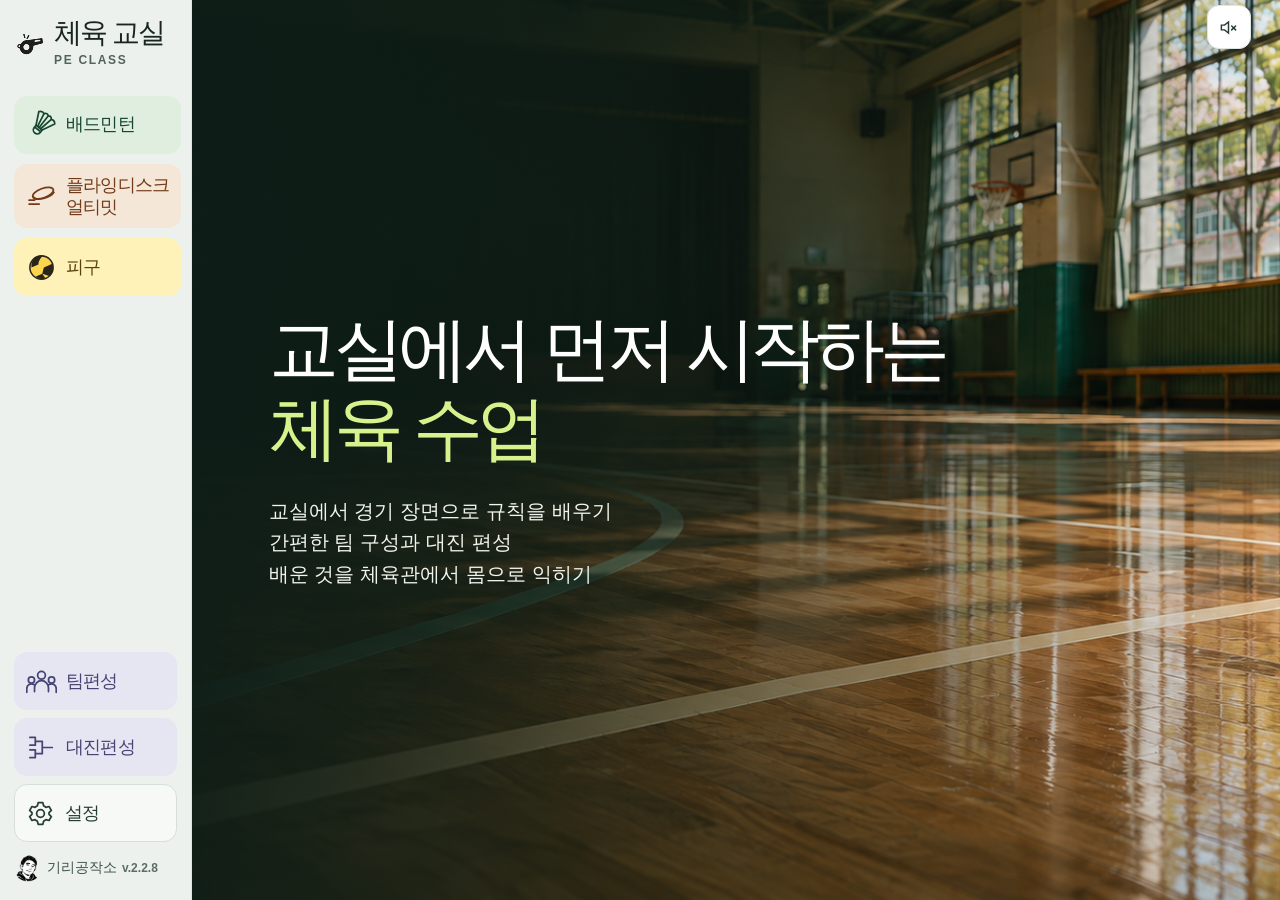
==== index.html @ 468f163a "Add files via upload for v.2.2.8" ====
<!doctype html>
<html lang="ko">
<head>
<meta charset="utf-8">
<meta name="viewport" content="width=device-width, initial-scale=1">
<meta name="description" content="경기장과 시범으로 배우는 초등 체육 교실">
<title>체육 교실</title>
<meta property="og:type" content="website">
<meta property="og:locale" content="ko_KR">
<meta property="og:site_name" content="체육 교실">
<meta property="og:title" content="체육 교실">
<meta property="og:description" content="배드민턴, 플라잉디스크, 피구 규칙부터 팀편성과 대진편성까지">
<meta property="og:url" content="https://midascbg.github.io/pe-class/">
<meta property="og:image" content="https://midascbg.github.io/pe-class/pe-whistle-share-v1.4.3.png">
<meta property="og:image:type" content="image/png">
<meta property="og:image:width" content="1200">
<meta property="og:image:height" content="630">
<meta property="og:image:alt" content="체육 교실 제목 옆의 호루라기 아이콘">
<meta name="twitter:card" content="summary_large_image">
<meta name="twitter:image" content="https://midascbg.github.io/pe-class/pe-whistle-share-v1.4.3.png">
<link rel="stylesheet" href="./style.css?v=v.2.2.8">
<link rel="stylesheet" href="./sports.css?v=badminton-hover">
<link rel="stylesheet" href="./dodgeball.css?v=2026-score-terms">
<link rel="stylesheet" href="./teams-shell.css?v=rail-credit">
<link rel="stylesheet" href="./landing.css?v=full-hero">
<link rel="stylesheet" href="./preferences.css?v=choice-buttons">
<script defer src="./preferences.js?v=rail-side"></script>
<script defer src="./sports.js?v=icon-tabs"></script>
<script defer src="./app.js?v=skills-actions"></script>
<script defer src="./landing.js?v=full-hero"></script>
<script defer src="./ultimate.js?v=stall-rule-copy"></script>
<script defer src="./dodgeball.js?v=recorded-effects"></script>
<script defer src="./teams-shell.js?v=2026-team-form-layout"></script>
</head>
<body>
<div class="sports-layout">
<div class="rail-edge" hidden>
  <button type="button" class="rail-reveal" id="rail-reveal" aria-controls="sport-rail" aria-expanded="false" aria-label="왼쪽 메뉴 열기" title="왼쪽 메뉴 열기">
    <svg viewBox="0 0 24 24" aria-hidden="true"><path d="m9 6 6 6-6 6"/></svg>
  </button>
</div>
<aside class="sport-rail" id="sport-rail" aria-labelledby="sports-title">
  <a class="pe-brand" id="pick-home" href="#home" aria-label="체육 교실 홈" aria-current="page">
    <img class="pe-brand-icon" src="./pe-whistle.png" width="32" height="32" alt="">
    <div class="pe-brand-label"><strong id="sports-title">체육 교실</strong><span>PE CLASS</span></div>
  </a>
  <nav class="sport-list" aria-label="스포츠 종목">
    <a class="sport-pick racket" id="pick-badminton" href="#court">
      <svg viewBox="0 0 40 40" aria-hidden="true">
        <g id="shuttlecock-icon" transform="rotate(38 20 20)" fill="none" stroke="currentColor" stroke-width="2.25" stroke-linecap="round" stroke-linejoin="round">
          <path d="M15 25 7 9q3-4 7-2 3-4 6-1 3-3 6 1 4-2 7 2l-8 16z"/>
          <path d="m14 7 3.5 18M20 6v19m6-18-3.5 18M15 25v4a5 5 0 0 0 10 0v-4M15 28h10"/>
        </g>
      </svg>
      <span>배드민턴</span>
    </a>
    <a class="sport-pick disc" id="pick-ultimate" href="#ultimate/field">
      <svg viewBox="0 0 40 40" aria-hidden="true"><ellipse cx="22" cy="17" rx="14" ry="6" transform="rotate(-20 22 17)"/><path d="M10 22c3 6 22 1 26-6M4 26h7m-7 5h13"/></svg>
      <span>플라잉디스크<br> 얼티밋</span>
    </a>
    <a class="sport-pick dodgeball-pick" id="pick-dodgeball" href="#dodgeball/court">
      <svg viewBox="0 0 40 40" aria-hidden="true">
        <g id="dodgeball-icon">
          <circle cx="20" cy="20" r="15" fill="#fbd54e" stroke="#29251b" stroke-width="2"/>
          <path d="M8 12a15 15 0 0 1 13-7c-3 4-5 7-5 11l-9 4a15 15 0 0 1 1-8Zm26 3a15 15 0 0 1-4 16l-9-3 2-8 11-5ZM12 32a15 15 0 0 0 13 2l-4-6-9 4Z" fill="#29251b" stroke="none"/>
        </g>
      </svg>
      <span>피구</span>
    </a>
  </nav>
  <nav class="team-navigation" aria-label="팀 및 대진 관리">
    <a class="sport-pick team-pick" id="pick-teams" href="#teams"><svg viewBox="0 0 40 40" aria-hidden="true"><circle cx="20" cy="12" r="5"/><circle cx="7" cy="18" r="4"/><circle cx="33" cy="18" r="4"/><path d="M11 33v-5a9 9 0 0 1 18 0v5M1 34v-5a6 6 0 0 1 9-5m20 0a6 6 0 0 1 9 5v5"/></svg><span>팀편성</span></a>
    <a class="sport-pick team-pick" id="pick-fixtures" href="#fixtures"><svg viewBox="0 0 40 40" aria-hidden="true"><path d="M5 7h7v10H5m0 6h7v10H5m7-21h9v16h-9m9-8h13"/></svg><span>대진편성</span></a>
    <button type="button" class="sport-pick team-pick" id="open-preferences" aria-haspopup="dialog">
      <svg viewBox="0 0 40 40" aria-hidden="true">
        <path d="M17 6h6l1 4 3 2 4-1 3 5-3 3v2l3 3-3 5-4-1-3 2-1 4h-6l-1-4-3-2-4 1-3-5 3-3v-2l-3-3 3-5 4 1 3-2z"/>
        <circle cx="20" cy="20" r="5"/>
      </svg>
      <span>설정</span>
    </button>
  </nav>
  <footer class="sport-credit"><span class="credit"><img src="./giri.png" alt="" width="28" height="28"><span>기리공작소</span><span class="version" id="site-version">v.2.2.8</span></span></footer>
</aside>
<main class="sport-panel landing" id="home-panel" aria-labelledby="landing-title">
  <div class="landing-hero-copy">
    <h1 id="landing-title">교실에서 먼저 시작하는<br><em>체육 수업</em></h1>
    <p>교실에서 경기 장면으로 규칙을 배우기<br>
      간편한 팀 구성과 대진 편성<br>
      배운 것을 체육관에서 몸으로 익히기</p>
  </div>
</main>
<div class="shell sport-panel" id="badminton-panel" hidden>
  <header class="masthead">
    <a class="brand" href="#court" aria-label="배드민턴 첫 화면">
      <span class="symbol" aria-hidden="true"><svg viewBox="0 0 40 40"><use href="#shuttlecock-icon"/></svg></span>
      <span>배드민턴</span>
    </a>
  </header>
  <nav id="nav" class="chapters" aria-label="학습 주제"></nav>
  <main class="lesson" id="lesson">
    <section class="lesson-copy" aria-labelledby="heading">
      <div class="lesson-heading">
        <div>
          <h1 id="heading"></h1>
          <p class="lead" id="lead"></p>
        </div>
        <div class="setting"><span id="match-label">경기 방식</span><div id="match" class="segments" role="group" aria-labelledby="match-label"></div></div>
      </div>
      <div class="lesson-toolbar">
        <div class="controls" id="controls"></div>
        <div class="action-row" id="actions"></div>
      </div>
      <div class="insight" id="insight" role="status" aria-live="polite"></div>
    </section>
    <section class="demo" aria-label="코트와 시범">
      <header class="demo-header"><span class="demo-index" id="demo-index"></span><span class="mode-note" id="demo-note"></span></header>
      <div id="visual" class="visual"></div>
      <div class="demo-footer" id="demo-footer"></div>
    </section>
  </main>
  <footer class="footer">
    <a href="https://www.badminton.no/contentassets/c0b5fd676d9a4a10bd7a14c673a7bad0/section-4.1---laws-of-badminton---26-april-2025-v5.0-1--1.pdf" target="_blank" rel="noopener">경기 규칙 출처 ↗</a>
  </footer>
</div>
<div class="shell sport-panel ultimate-panel" id="ultimate-panel" hidden>
  <header class="masthead">
    <a class="brand" href="#ultimate/field"><span class="symbol" aria-hidden="true">
      <svg viewBox="0 0 40 40"><ellipse cx="21" cy="19" rx="14" ry="6" transform="rotate(-20 21 19)"/><path d="M9 24c3 6 22 1 26-6m-31 12h11"/></svg>
    </span>플라잉디스크 얼티밋</a>
  </header>
  <nav class="chapters" id="ultimate-nav" aria-label="얼티밋 학습 주제"></nav>
  <main class="lesson" id="ultimate-lesson">
    <section class="lesson-copy" aria-labelledby="ultimate-heading">
      <div class="lesson-heading"><div><h1 id="ultimate-heading"></h1><p class="lead" id="ultimate-lead"></p></div></div>
      <div class="lesson-toolbar">
        <div class="controls" id="ultimate-controls"></div>
        <div class="action-row" id="ultimate-actions"></div>
      </div>
      <div class="insight" id="ultimate-insight" role="status"></div>
    </section>
    <section class="demo" aria-label="필드와 경기 시범">
      <header class="demo-header"><span class="demo-index" id="ultimate-demo-index"></span><span class="mode-note" id="ultimate-result"></span></header>
      <div class="visual ultimate-visual" id="ultimate-visual"></div>
      <div class="demo-footer" id="ultimate-caption"></div>
    </section>
  </main>
  <footer class="footer">
    <span>수업 자료 · 플라잉디스크 얼티밋 경기 규칙</span>
    <a href="https://rules.wfdf.sport/" target="_blank" rel="noopener">WFDF 공식 규칙 ↗</a>
  </footer>
</div>
<div class="shell sport-panel dodgeball-panel" id="dodgeball-panel" hidden>
  <audio id="dodgeball-whistle" src="./referee-whistle.mp3" preload="auto" hidden></audio>
  <header class="masthead">
    <a class="brand" href="#dodgeball/court"><span class="symbol" aria-hidden="true">
      <svg viewBox="0 0 40 40"><use href="#dodgeball-icon"/></svg>
    </span>피구</a>
    <div class="dodgeball-header-controls">
      <span class="dodgeball-division">초등부 스포츠피구</span>
    </div>
  </header>
  <nav class="chapters" id="dodgeball-nav" aria-label="피구 학습 주제"></nav>
  <main class="lesson" id="dodgeball-lesson">
    <section class="lesson-copy" aria-labelledby="dodgeball-heading">
      <div class="lesson-heading"><div><h1 id="dodgeball-heading"></h1><p class="lead" id="dodgeball-lead"></p></div></div>
      <div class="lesson-toolbar">
        <div class="controls">
          <fieldset class="option-group"><legend>상황 선택</legend><div class="options" id="dodgeball-cases"></div></fieldset>
        </div>
        <div class="action-row"><button type="button" class="primary" id="dodgeball-play" hidden><svg viewBox="0 0 20 20" aria-hidden="true"><path fill="currentColor" d="M5 3l12 7-12 7z"/></svg> 보기</button></div>
      </div>
      <div class="insight" id="dodgeball-insight" role="status"></div>
    </section>
    <section class="demo" aria-label="피구 코트와 상황 시범">
      <header class="demo-header"><span class="demo-index" id="dodgeball-topic"></span><span class="mode-note" id="dodgeball-step"></span></header>
      <div class="visual dodgeball-visual" id="dodgeball-visual"></div>
      <div class="demo-footer" id="dodgeball-caption"></div>
    </section>
  </main>
  <footer class="footer">
    <a href="https://www.schoolsportsclub.or.kr/bbs/intgrbbs/notice/noticeDetail?bbsId=BBSMSTR_000000000001&amp;nttId=118&amp;pageIndex=1" target="_blank" rel="noopener">전국학교스포츠클럽 축전 피구 요강·도면 ↗</a>
    <a href="https://casports.or.kr/dodgeball/?board_name=dodgeball&amp;board_page=1&amp;board_pid=1&amp;list_type=list&amp;mode=view&amp;order_by=fn_pid&amp;order_type=desc&amp;search_field=fn_title" target="_blank" rel="noopener">피구 경기 규정 ↗</a>
    <a href="https://musicedu.jnu.ac.kr/bbs/education/2584/818904/download.do" target="_blank" rel="noopener">재개 동작 참고 ↗</a>
  </footer>
</div>
<section class="sport-panel team-host" id="teams-panel" aria-label="팀 및 대진 관리" hidden></section>
</div>
<button class="sound app-sound" id="app-sound" type="button" aria-label="전체 효과음" aria-pressed="false"></button>
<dialog id="preferences" aria-labelledby="preferences-title">
  <div class="preferences-sheet">
    <header class="preferences-head">
      <h2 id="preferences-title">수업 화면 설정</h2>
      <button type="button" class="minor preference-icon" data-close-preferences aria-label="설정 닫기">
        <svg viewBox="0 0 24 24" aria-hidden="true"><path d="m6 6 12 12M18 6 6 18"/></svg>
      </button>
    </header>
    <div class="preference-tabs" role="tablist" aria-label="설정 항목">
      <button type="button" role="tab" id="pref-tab-rail" class="preference-icon" aria-controls="pref-rail" aria-label="메뉴 표시">
        <svg viewBox="0 0 24 24" aria-hidden="true"><rect x="3" y="4" width="18" height="16" rx="2"/><path d="M10 4v16M6 8h1m-1 4h1m-1 4h1"/></svg>
      </button>
      <button type="button" role="tab" id="pref-tab-layout" class="preference-icon" aria-controls="pref-layout" aria-label="조작 영역 위치">
        <svg viewBox="0 0 24 24" aria-hidden="true"><rect x="3" y="4" width="18" height="16" rx="2"/><path d="M3 10h18M7 7h2m3 0h2m3 0h1"/></svg>
      </button>
      <button type="button" role="tab" id="pref-tab-speed" class="preference-icon" aria-controls="pref-speed" aria-label="시범 재생 속도">
        <svg viewBox="0 0 24 24" aria-hidden="true"><path d="M4 18a9 9 0 1 1 16 0H4Zm8-4 4-5"/><circle cx="12" cy="14" r="1"/></svg>
      </button>
      <button type="button" role="tab" id="pref-tab-text" class="preference-icon" aria-controls="pref-text" aria-label="학습 화면 글자 크기">
        <svg viewBox="0 0 24 24" aria-hidden="true"><path d="m3 18 5-12 5 12M5 14h6m4 4 3-7 3 7m-5-2h4"/></svg>
      </button>
      <button type="button" role="tab" id="pref-tab-volume" class="preference-icon" aria-controls="pref-volume" aria-label="효과음 크기">
        <svg viewBox="0 0 24 24" aria-hidden="true"><path d="M3 9h4l5-4v14l-5-4H3zM16 9a4 4 0 0 1 0 6m2-8a7 7 0 0 1 0 10"/></svg>
      </button>
    </div>
    <form id="preferences-form">
      <section role="tabpanel" id="pref-rail" aria-labelledby="pref-tab-rail">
        <div class="rail-options">
          <fieldset><legend>메뉴 위치</legend>
            <label><input type="radio" name="railSide" value="left"> 왼쪽</label>
            <label><input type="radio" name="railSide" value="right"> 오른쪽</label>
          </fieldset>
          <fieldset><legend>표시 방식</legend>
            <label><input type="radio" name="rail" value="fixed"> 고정</label>
            <label><input type="radio" name="rail" value="compact"> 최소화</label>
            <label><input type="radio" name="rail" value="hidden"> 숨기기</label>
          </fieldset>
        </div>
        <div class="preference-preview rail-preview" data-mode="fixed" data-side="left">
          <div class="rail-preview-frame">
            <div class="rail-preview-edge">
              <button type="button" class="rail-reveal rail-preview-trigger" aria-label="미리보기 메뉴 열기" aria-expanded="false" hidden>
                <svg viewBox="0 0 24 24" aria-hidden="true"><path d="m9 6 6 6-6 6"/></svg>
              </button>
            </div>
            <div class="rail-preview-menu" aria-hidden="true"><i></i><i></i><i></i></div>
            <div class="rail-preview-scene">경기 장면</div>
          </div>
        </div>
        <p id="rail-preview-note"></p>
      </section>
      <section role="tabpanel" id="pref-layout" aria-labelledby="pref-tab-layout" hidden>
        <fieldset><legend>조작 영역 위치</legend>
          <label><input type="radio" name="layout" value="top"> 상단</label>
          <label><input type="radio" name="layout" value="left"> 왼쪽</label>
          <label><input type="radio" name="layout" value="right"> 오른쪽</label>
        </fieldset>
        <div class="preference-preview layout-preview" data-position="top">
          <span>조작 영역</span><span>경기 장면</span>
        </div>
        <p>좁은 화면에서는 조작 영역을 상단에 표시합니다.</p>
      </section>
      <section role="tabpanel" id="pref-speed" aria-labelledby="pref-tab-speed" hidden>
        <fieldset><legend>시범 재생 속도</legend>
          <label><input type="radio" name="speed" value="0.5"> 0.5배</label>
          <label><input type="radio" name="speed" value="0.75"> 0.75배</label>
          <label><input type="radio" name="speed" value="1"> 보통</label>
          <label><input type="radio" name="speed" value="1.25"> 1.25배</label>
        </fieldset>
        <div class="preference-preview speed-preview" aria-hidden="true"><span></span></div>
        <button type="button" class="minor" id="preview-speed">이동 샘플 재생</button>
      </section>
      <section role="tabpanel" id="pref-text" aria-labelledby="pref-tab-text" hidden>
        <fieldset><legend>학습 화면 글자 크기</legend>
          <label><input type="radio" name="text" value="normal"> 기본</label>
          <label><input type="radio" name="text" value="large"> 크게</label>
        </fieldset>
        <div class="preference-preview text-preview"><strong>어느 선을 볼까요?</strong><p>선 안에 떨어지면 어느 쪽이 이길까요?</p></div>
      </section>
      <section role="tabpanel" id="pref-volume" aria-labelledby="pref-tab-volume" hidden>
        <label class="volume-label" for="preference-volume">효과음 크기 <output id="volume-value" for="preference-volume"></output></label>
        <input type="range" name="volume" id="preference-volume" min="0" max="100" step="1">
        <button type="button" class="minor" id="preview-whistle">샘플 듣기</button>
      </section>
      <footer class="preferences-actions">
        <button type="submit" class="primary preference-icon" aria-label="설정 적용">
          <svg viewBox="0 0 24 24" aria-hidden="true"><path d="m5 12 4 4L19 6"/></svg>
        </button>
      </footer>
    </form>
  </div>
</dialog>
</body>
</html>
---- style.css ----
:root{color-scheme:light;--ink:#182521;--soft:#4b5b55;--line:#e3e9e5;--paper:#fff;--bg:#f5f7f5;--forest:#124b38;--lime:#d7f18d;--orange:#ffc281;--radius:22px;font-family:"Noto Sans KR","Apple SD Gothic Neo","Malgun Gothic",sans-serif;font-synthesis:none}
*{box-sizing:border-box}
body{margin:0;color:var(--ink);background:var(--bg);font-size:16px;line-height:1.55;word-break:keep-all}
button,a{-webkit-tap-highlight-color:transparent}
button{font:inherit;color:inherit;cursor:pointer}
button:focus-visible,a:focus-visible{outline:3px solid #3c9f76;outline-offset:3px}
a{color:inherit;text-decoration:none}
.shell{max-width:1560px;min-height:100svh;margin:auto;padding:0 clamp(18px,3.2vw,56px);display:grid;grid-template-rows:auto auto 1fr auto}
.masthead{display:flex;align-items:center;justify-content:space-between;gap:16px;min-height:62px}
.brand{display:inline-flex;align-items:center;gap:11px;font-size:clamp(18px,1.7vw,24px);font-weight:780;letter-spacing:-.065em}
.symbol{display:grid;place-items:center;width:41px;height:41px;border-radius:12px;color:var(--lime);background:#193a30}
.symbol svg{width:31px;height:31px}
.sound,.minor{display:inline-flex;justify-content:center;align-items:center;gap:8px;min-height:44px;border:1px solid #dce5df;border-radius:12px;background:var(--paper);padding:0 14px;font-size:15px;font-weight:700;white-space:nowrap}
.sound svg{width:19px;height:19px}
.chapters{display:grid;grid-template-columns:repeat(5,minmax(0,1fr));border-bottom:1px solid #dce5df;gap:12px}
.chapters a{display:flex;justify-content:center;align-items:center;min-height:50px;gap:10px;position:relative;color:var(--soft);font-size:clamp(15px,1.5vw,20px);font-weight:730;letter-spacing:-.045em}
.chapters a span{font-size:12px;letter-spacing:.02em;color:#667b71;font-weight:750;font-variant-numeric:tabular-nums}
.chapters a[aria-current]{color:#134a36}
.chapters a[aria-current]::after{position:absolute;content:"";height:3px;inset:auto 0 -1px;background:#267654;border-radius:3px}
.chapters a:hover{background:#ecf2ed}

.setting{display:flex;align-items:center;gap:12px;font-size:15px;font-weight:700;color:#43564e}
.lesson[data-page=skills] .setting{display:none}
.segments{display:flex;padding:3px;background:#e8eeea;border-radius:12px;gap:3px}
.segments button{min-height:38px;min-width:65px;padding:0 12px;border:0;border-radius:9px;background:transparent;font-size:15px;font-weight:720;color:#43564e}
.segments button[aria-pressed=true]{background:white;color:#154c37;box-shadow:0 1px 3px #1535251d}
.lesson{display:grid;grid-template-columns:minmax(0,1fr);align-content:start;gap:12px;padding-top:12px}
.demo,.lesson-copy{border-radius:var(--radius);min-width:0}
.demo{background:#172d27;color:#eef7ed;display:grid;grid-template-rows:auto auto auto;overflow:hidden}
.demo-header,.demo-footer{display:flex;align-items:center;justify-content:space-between;gap:12px;padding:4px clamp(17px,2vw,28px);min-height:36px}
.demo-header{border-bottom:1px solid #ffffff20}
.demo-index{font-size:14px;font-weight:770;letter-spacing:.12em;color:#e0eecc}
.mode-note{font-size:14px;font-weight:660;color:#deebdf}
.demo-footer{justify-content:flex-start;flex-wrap:wrap;border-top:1px solid #ffffff20;color:#d3e3db;font-size:14px;font-weight:650}
.legend{display:inline-flex;gap:7px;align-items:center}
.legend i{width:16px;height:3px;border-radius:3px;background:#d7f18d}
.legend .landing{height:9px;width:9px;border-radius:50%;background:#ffc281}
.legend .net{background:#b5d2c7}
.visual{min-width:0;position:relative;display:grid;place-items:center;padding:6px 12px}
.visual > svg{display:block;width:min(100%,clamp(576px,calc((100svh - 392px) * 1.6),1040px));height:auto}
.lesson-copy{background:var(--paper);border:1px solid var(--line);padding:clamp(12px,1.4vw,20px);display:grid;gap:8px}
.lesson-heading{display:flex;align-items:center;justify-content:space-between;flex-wrap:wrap;gap:8px 20px}
h1,p{margin:0}
h1{font-size:clamp(28px,3vw,40px);letter-spacing:-.075em;line-height:1.14;font-weight:800}
.lead{font-size:clamp(16px,1.5vw,20px);color:#46564f;letter-spacing:-.04em;line-height:1.5}
.controls{display:flex;flex-wrap:wrap;gap:8px;min-width:0}
.lesson[data-page=skills] .lesson-copy{grid-template-columns:minmax(0,1fr) auto;align-items:center}
.lesson[data-page=skills] .lesson-toolbar{display:contents}
.lesson[data-page=skills] .lesson-heading,.lesson[data-page=skills] .controls{grid-column:1/-1}
.lesson[data-page=skills] .controls{display:grid;grid-template-columns:repeat(4,minmax(0,1fr))}
.lesson[data-page=skills] .insight{grid-area:3/1}
.lesson[data-page=skills] .action-row{grid-area:3/2}
.option-group{min-width:0;margin:0;padding:4px 9px var(--option-bottom);border:1px solid var(--line);border-radius:12px}
.option-group legend{padding:0 5px;color:var(--forest);font-size:15px;font-weight:780}
.option-group:has(button[aria-pressed=true]){border-color:#a4c5ad;background:#f5faf5}
.lesson-toolbar{--option-bottom:8px;display:flex;flex-wrap:wrap;align-items:flex-end;gap:8px 10px}
.lesson:not([data-page=skills]) .action-row{margin-bottom:calc(var(--option-bottom) + 1px)}
.lesson-toolbar .primary{min-height:44px}
.lesson[data-page=score] .visual{min-height:250px}
.options{display:flex;gap:6px;flex-wrap:wrap}
.options button{min-height:44px;padding:4px 11px;border:1px solid #dfe8e1;border-radius:11px;background:white;color:#32463d;font-size:15px;font-weight:700;letter-spacing:-.035em}
.options button[aria-pressed=true]{background:#e9f4eb;border-color:#98c1a5;color:#185339}
.options button:hover,.minor:hover,.sound:hover{border-color:#71a389}
.insight{display:grid;align-items:center;min-width:0;background:#f0f4f0;border-left:3px solid #9db9a4;border-radius:3px 12px 12px 3px;padding:6px 11px;font-size:clamp(15px,1.32vw,18px);line-height:1.32;letter-spacing:-.035em;color:#2c4035}
.insight > div{grid-area:1/1;min-width:0}
.note-space{visibility:hidden}
.insight strong{color:#1b5039;margin-right:7px}
.insight[data-result=out]{background:#fff0e4;border-color:#e99659}
.insight[data-result=out] strong{color:#83431c}
.action-row{display:flex;flex-wrap:wrap;align-items:center;gap:8px}
.primary{display:inline-flex;align-items:center;gap:9px;padding:0 16px;min-height:48px;border:0;border-radius:12px;background:#164e3a;color:white;font-weight:760;font-size:16px;white-space:nowrap}
.primary:hover{background:#216b50}
.primary svg{width:17px;height:17px}
.footer{min-height:54px;display:flex;align-items:center;justify-content:space-between;gap:12px;color:#495c52;font-size:14px}
.credit{display:flex;align-items:center;gap:8px;font-weight:750}
.credit img{object-fit:cover;border-radius:7px}
.version{color:#5b6e64;font-size:13px;font-variant-numeric:tabular-nums;font-weight:600}
.footer a:hover{text-decoration:underline}
.scoreboard{width:min(100%,860px);text-align:center;padding:12px}
.score-pair{display:grid;grid-template-columns:1fr auto 1fr;align-items:center;gap:clamp(10px,2vw,26px)}
.score-pair > span{font-size:clamp(28px,5vw,64px);font-weight:750;color:#d1e5d8}
.score-team{background:#213d33;padding:12px;border:1px solid #ffffff25;border-radius:17px}
.scoreboard small{display:block;font-size:clamp(16px,2.5vw,26px);line-height:1.2;color:#d1e5d8}
.score-team strong{display:block;font-size:clamp(54px,12vw,158px);line-height:1.04;font-weight:750;letter-spacing:-.08em;font-variant-numeric:tabular-nums;color:#f5ffe9}
.scoreboard p{margin:12px 0 4px;font-size:clamp(21px,4vw,38px);line-height:1.2;font-weight:750;color:#eef7ed}

@media(max-width:1080px){.lesson[data-page=skills] .controls{grid-template-columns:repeat(2,minmax(0,1fr))}}
@media(max-width:760px){.lesson[data-page=skills] .lesson-copy{grid-template-columns:1fr}.lesson[data-page=skills] .action-row{grid-area:4/1}.visual > svg{width:100%}.chapters{gap:4px}}
@media(max-width:560px){.shell{padding:0 12px}.brand{gap:6px}.symbol{height:32px;width:32px}.symbol svg{width:26px}.sound{padding:0 8px;font-size:13px}.chapters a{font-size:13px;min-height:52px;flex-direction:column;gap:0;line-height:1.4}.chapters a span{font-size:11px}.setting{gap:8px}.segments button{min-width:0;padding:0 8px}.demo,.lesson-copy{border-radius:16px}.lesson[data-page=skills] .controls{grid-template-columns:1fr}.footer{font-size:12px}}

.skill-film,.film-cover{width:100%;max-width:740px;aspect-ratio:16/9;max-height:100%;border:0;border-radius:14px;background:#0b1c17}
.skill-film{display:block}
.film-cover{display:grid;align-content:center;justify-items:center;gap:16px;text-align:center;padding:22px;background:#21463a}
.film-cover-icon{display:grid;place-items:center;width:54px;height:54px;border-radius:50%;color:#d7f18d;background:#17342a}
.film-cover-icon svg{width:26px;height:26px}
.film-cover p{font-size:14px;color:#d3e3db;font-weight:700}
.film-cover h2{font-size:clamp(22px,3vw,38px);line-height:1.3;margin:2px 0 0;letter-spacing:-.055em}
.film-play{color:#1b3d30;background:#d7f18d}
.film-play:hover{color:#1b3d30;background:#e6f6bc}
@media(max-width:560px){.film-cover{gap:8px;padding:10px}.film-cover-icon{width:36px;height:36px}.film-cover-icon svg{width:20px;height:20px}}

/* Keep the whole lesson in view on landscape classroom displays. */
@media (min-width: 1000px) and (min-height: 620px){
  .shell{height:100svh;grid-template-rows:auto auto minmax(min-content,1fr) auto}
  .masthead{min-height:52px}
  .chapters a{min-height:42px}
  .lesson{grid-template-rows:auto minmax(0,1fr);align-content:stretch;gap:8px;padding-top:8px}
  .lesson-copy{padding:9px 14px;gap:5px}
  .lesson-heading{gap:4px 16px}
  h1{font-size:clamp(27px,2.6vw,37px);line-height:1.08}
  .lead,.insight{line-height:1.35}
  .segments button{min-height:34px}
  .lesson-toolbar{--option-bottom:5px}
  .option-group{padding:2px 8px var(--option-bottom)}
  .option-group legend{line-height:1.25}
  .lesson[data-page=score] .options button{padding-inline:9px}
  .options button,.action-row .primary,.action-row .minor{min-height:38px}
  .insight{padding:6px 10px}
  .footer{min-height:36px}
  .demo{grid-template-rows:auto minmax(210px,1fr) auto}
  .demo-header,.demo-footer{min-height:29px;padding-block:3px}
  .visual,.lesson[data-page=score] .visual{container-type:size;min-height:0;padding:2px 10px}
  .visual > svg{width:min(100%,1040px,160cqh)}
  .skill-film,.film-cover{width:min(100%,740px,177.77cqh)}
  .film-cover{gap:8px;padding:10px}
  .film-cover-icon{width:40px;height:40px}
  .scoreboard{padding:8px}
  .score-team strong{font-size:clamp(56px,40cqh,170px)}
  .scoreboard small{font-size:clamp(17px,7.5cqh,30px)}
  .scoreboard p{margin-top:10px;font-size:clamp(22px,10cqh,44px)}
}
---- sports.css ----
.sports-layout{display:grid;grid-template-columns:clamp(154px,15vw,212px) minmax(0,1fr);grid-template-rows:1fr auto;min-height:100svh}
.sport-rail{grid-area:1/1;padding:18px 14px;background:#edf1ed;border-right:1px solid #dce5de}
.pe-brand{display:flex;align-items:center;gap:8px;margin:0 0 26px}
.pe-brand-icon{
  display:block;flex:none;width:32px;height:32px;border-radius:8px;
  /* Blend the light parts of the icon into the rail background. */
  filter:grayscale(1) contrast(2);
  mix-blend-mode:multiply;
  opacity:.88;
}
.pe-brand-label{display:grid;gap:2px;white-space:nowrap}
.pe-brand strong{font-size:clamp(22px,2.2vw,30px);line-height:1.1;letter-spacing:-.07em}
.pe-brand span{color:#51645b;font-weight:780;font-size:12px;letter-spacing:.14em}
.sport-list{display:grid;gap:10px}
.sport-pick{display:flex;align-items:center;gap:9px;min-height:58px;padding:8px 10px;border:2px solid transparent;border-radius:13px;font-size:clamp(16px,1.4vw,19px);font-weight:780;letter-spacing:-.045em;line-height:1.24}
.sport-pick svg,.ultimate-panel .symbol svg{width:31px;height:31px;flex:none;fill:none;stroke:currentColor;stroke-width:2.25;stroke-linecap:round;stroke-linejoin:round}
.sport-pick.racket{background:#e0eedf;color:#174731}
.sport-pick.disc{background:#f5e7d7;color:#733b19}
.sport-pick[aria-current=true],.sport-pick:hover{border-color:currentColor}
.sport-pick.racket[aria-current=true]{background:#21543e;color:#fff}
.sport-pick.racket:hover{background:#c2e2c5;border-color:#2f7251}
.sport-pick.racket[aria-current=true]:hover{background:#2a6248;border-color:#d7f18d}
.sport-pick.disc[aria-current=true]{background:#8c4b24;color:#fff}
.sport-panel{grid-area:1/2/3/3;width:100%;padding-inline:clamp(14px,2.3vw,38px)}
.sport-panel[hidden]{display:none}
.sport-panel .footer{justify-content:flex-end}
.caption-guide{font-size:clamp(13px,1.2vw,15px);line-height:1.35}
.caption-guide strong{color:#fff;margin-right:.35em}
.caption-guide small{font-size:inherit}
.sport-credit{padding:12px 0 0;color:#3e5147}
.sport-credit .credit{gap:5px;flex-wrap:wrap;font-size:14px}
.sport-credit .version{font-size:12px}
.ultimate-panel{--forest:#753815}
.ultimate-panel .chapters{grid-template-columns:repeat(7,minmax(0,1fr));gap:4px}
.ultimate-panel .chapters a{gap:5px}
.ultimate-panel .chapters a[aria-current]{color:#793f19}
.ultimate-panel .chapters a[aria-current]::after,.ultimate-panel .primary{background:#874722}
.ultimate-panel .primary:hover{background:#9d552b}
.ultimate-panel .symbol{color:#ffd599;background:#793f22}
.ultimate-panel .option-group:has(button[aria-pressed=true]){background:#fffaf5;border-color:#cfa37f}
.ultimate-panel .options button[aria-pressed=true]{background:#f8ebdd;border-color:#b98155;color:#6b3419}
.ultimate-panel .insight{background:#f8eee3;border-color:#c38d60;color:#513625}
.ultimate-panel .insight strong{color:#753815}
.ultimate-panel .demo{background:#272e28}
.ultimate-panel .demo-index{color:#ffe0b0}
.team-key{display:inline-flex;align-items:center;gap:6px}
.team-key::before{content:"";width:11px;height:11px;border-radius:50%;background:#629edc}
.team-key.red::before{background:#e77766}
.team-key.flying-disc::before{width:14px;height:8px;background:#ffe08e}
.ultimate-panel .footer{justify-content:space-between}
.ultimate-visual > svg{width:min(100%,1050px)}
.ultimate-visual .film-cover{background:#4d3528}
.ultimate-visual .film-cover-icon{background:#39271d;color:#ffdfaa}
.ultimate-panel .film-play{background:#ffd499;color:#462812}
.ultimate-panel .film-play:hover{background:#ffe1b5}
@media(min-width:1000px) and (min-height:620px){
  .ultimate-visual > svg{width:min(100%,1050px,216cqh)}
}
@media(min-width:821px){
  .sport-rail{position:sticky;top:0;align-self:start;height:100svh;overflow-y:auto}
}
@media(max-width:820px){
  .sports-layout{grid-template-columns:minmax(0,1fr);grid-template-rows:auto 1fr}
  .sport-rail{grid-area:1/1;display:flex;flex-wrap:wrap;align-items:center;gap:12px;padding:10px 14px;border-right:0;border-bottom:1px solid #dce5de}
  .pe-brand{margin:0 6px 0 0}
  .sport-list{display:flex;flex-wrap:wrap;gap:8px}
  .sport-pick{min-height:44px;padding:5px 9px}
  .sport-pick br{display:none}
  .sport-pick.disc span{display:flex;gap:.3em}
  .sport-panel{grid-area:2/1;min-height:0}
  .sport-credit{order:4;margin-left:auto;padding:0}
}
@media(max-width:560px){
  .ultimate-panel .chapters{grid-template-columns:repeat(4,minmax(0,1fr))}
  .ultimate-panel .chapters a{min-height:40px;flex-direction:row;gap:5px}
  .ultimate-panel .footer{flex-wrap:wrap}
}
---- dodgeball.css ----
.sport-pick.dodgeball-pick{background:#fff2b8;color:#584208}
.sport-pick.dodgeball-pick[aria-current=true]{background:#f4cf50;color:#31260b}
.dodgeball-panel{--forest:#71500a}
.dodgeball-panel .chapters{grid-template-columns:repeat(6,minmax(0,1fr));gap:6px}
.dodgeball-panel .chapters a[aria-current]{color:#6e4c07}
.dodgeball-panel .chapters a[aria-current]::after{background:#b58012}
.dodgeball-panel .chapters a:hover{background:#fff3cc}
.dodgeball-panel .symbol{background:#f9df77}
.dodgeball-division{color:#655831;font-size:14px;font-weight:700}
.dodgeball-header-controls{display:flex;align-items:center;gap:clamp(6px,1.3vw,16px)}
.dodgeball-panel .option-group:has(button[aria-pressed=true]){background:#fffaf0;border-color:#dfc985}
.dodgeball-panel .options button[aria-pressed=true]{background:#fff0b6;border-color:#cfa74a;color:#60430a}
.dodgeball-panel .primary{background:#f6d055;color:#302408}
.dodgeball-panel .primary:hover{background:#ffe37d}
.dodgeball-panel .primary[hidden]{display:none}
.dodgeball-panel .insight{background:#fff5d6;border-color:#d7ac39;color:#493916}
.dodgeball-panel .insight strong{color:#664706}
.dodgeball-panel .demo{background:#2e291f}
.dodgeball-panel .demo-index,.dodgeball-panel .mode-note{color:#fff0b8}
.dodgeball-panel .demo-index{letter-spacing:.03em}
.dodgeball-panel .demo-footer{color:#f5e8ca}
.dodgeball-panel .team-key::before{background:#7ab8ed}
.dodgeball-panel .team-key.red::before{background:#f28a7a}
.dodgeball-panel .team-key.ball::before{background:#fbd54e}
.dodgeball-visual > svg{width:min(100%,1050px);max-height:100%}
.dodgeball-panel .score-team{background:#433a27}
.dodgeball-panel .score-team strong{color:#fff3bd}
.dodgeball-panel .scoreboard p,.dodgeball-panel .scoreboard small{color:#f6ecd6}
.dodgeball-card{width:min(100%,850px);padding:clamp(12px,2vw,26px)}
.dodgeball-card ol{display:grid;grid-template-columns:repeat(3,minmax(0,1fr));gap:10px;margin:0;padding:0;list-style:none}
.dodgeball-card li{display:grid;gap:4px;align-content:start;padding:clamp(10px,2vw,20px);border:1px solid #ffffff32;border-radius:13px;background:#433a27;font-size:clamp(15px,1.6vw,20px)}
.dodgeball-card strong{font-size:clamp(17px,2vw,25px);color:#ffe798}
.dodgeball-terms{display:grid;grid-template-columns:repeat(2,minmax(0,1fr));gap:10px 18px;margin:14px 0 0;padding-top:12px;border-top:1px solid #ffffff32;color:#f5e8ca;font-size:clamp(15px,1.45vw,19px);line-height:1.4;word-break:keep-all}
.dodgeball-terms dt{font-weight:750;color:#ffe798}
.dodgeball-terms dd{margin:3px 0 0}
.dodgeball-card [aria-current=step]{border-color:#ffdc59;background:#5b481e}
.dodgeball-card .dodgeball-restart-pose{display:block;width:min(34%,140px);height:auto;margin:0 auto 10px}
.dodgeball-panel .footer{flex-wrap:wrap;padding-block:6px}
@media(min-width:760px){
  .dodgeball-panel [data-topic=fouls] .lesson-toolbar{
    display:grid;grid-template-columns:minmax(0,1fr) auto;column-gap:6px
  }
  .dodgeball-panel [data-topic=fouls] .option-group{width:100%;padding-inline:6px}
  .dodgeball-panel [data-topic=fouls] .options{flex-wrap:nowrap;gap:4px}
  .dodgeball-panel [data-topic=fouls] .options button{
    flex:1 1 auto;min-width:0;padding-inline:5px;word-break:keep-all;overflow-wrap:anywhere
  }
  .dodgeball-panel [data-topic=fouls] .primary{padding-inline:11px}
}
@media(min-width:1000px) and (min-height:620px){
  .dodgeball-visual > svg{width:min(100%,1050px,206cqh)}
  .dodgeball-visual:has(.dodgeball-terms){align-items:safe center;overflow:auto}
}
@media(max-width:560px){
  .dodgeball-panel .chapters{grid-template-columns:repeat(3,minmax(0,1fr))}
  .dodgeball-panel .chapters a{min-height:40px}
  .dodgeball-card ol{grid-template-columns:1fr}
  .dodgeball-terms{grid-template-columns:1fr}
}
---- teams-shell.css ----
.sport-rail{display:flex;flex-direction:column}
.team-navigation{margin-top:auto;display:grid;gap:8px}
.team-pick{background:#e5e6f2;color:#454475}
.team-pick[aria-current=true]{background:#494c78;color:#fff}
.team-host{padding:0;min-height:100svh}
.team-host iframe{display:block;border:0;width:100%;height:100svh}
.team-host iframe.fixture-expanded{position:fixed;inset:0;z-index:1000;width:100%;height:100%;min-height:0}
@media(max-width:820px){
  .sport-rail{flex-direction:row}
  .team-navigation{display:flex;flex-wrap:wrap;margin-top:0;margin-left:auto;order:3}
  .team-host iframe{height:calc(100svh - 128px);min-height:600px}
}
---- landing.css ----
.landing.sport-panel {
  display: grid;
  align-items: center;
  padding: clamp(24px, 6vw, 96px);
  color: #fff;
  background: linear-gradient(90deg, #0d1d17ee 0%, #0d1d179c 43%, #0d1d170c 100%),
    #263c30 url("./landing-gym.png") center / cover no-repeat;
}

.landing.sport-panel[hidden] {
  display: none;
}

.landing-hero-copy {
  max-width: 56rem;
}

.landing h1 {
  margin: 0 0 .38em;
  font-size: clamp(36px, 5.5vw, 84px);
  line-height: 1.12;
  letter-spacing: -.075em;
}

.landing h1 em {
  color: #d7f18d;
  font-style: normal;
}

.landing p {
  max-width: 32rem;
  margin: 0;
  font-size: clamp(17px, 1.6vw, 23px);
  color: #f2f5ed;
}
---- preferences.css ----
#open-preferences {
  background: #f7f9f6;
  border: 1px solid #d6e0d9;
  color: #263e34;
}
#open-preferences:hover { border-color: #3c775b; }

.app-sound {
  position: fixed;
  z-index: 20;
  top: 5px;
  right: clamp(14px, 2.3vw, 38px);
  width: 44px;
  padding: 0;
  color: #233b31;
}
.app-sound[aria-pressed="true"] { background: #e5f3e6; color: #154a35; }
.masthead { padding-inline-end: 54px; }
body:has(#teams-panel:not([hidden])) .app-sound { right: 10px; }
.team-host:not(:has(.fixture-expanded)) { padding-top: 50px; }
.team-host:not(:has(.fixture-expanded)) iframe { height: calc(100svh - 50px); }

#preferences {
  width: min(650px, calc(100% - 28px));
  max-height: calc(100svh - 28px);
  padding: 0;
  border: 1px solid #ffffffc9;
  border-radius: 24px;
  color: #182c24;
  background: #f4faf5ee;
  box-shadow: 0 24px 76px #10291c59;
  backdrop-filter: blur(20px);
}
#preferences::backdrop { background: #0c231c88; backdrop-filter: blur(5px); }
.preferences-sheet { padding: clamp(16px, 4vw, 30px); }
.preferences-head, .preferences-actions, .volume-label {
  display: flex;
  justify-content: space-between;
  align-items: center;
  gap: 12px;
}
.preferences-head h2 { margin: 0; line-height: 1.2; }
.preference-tabs { display: grid; grid-template-columns: repeat(5, minmax(0, 1fr)); gap: 6px; margin: 20px 0; }
.preference-tabs button {
  border: 1px solid #cad9d1;
  border-radius: 9px;
  background: #ffffffa8;
}
.preference-icon {
  position: relative;
  display: inline-grid;
  place-items: center;
  min-height: 44px;
  padding: 0;
}
.preference-icon svg {
  width: 24px;
  height: 24px;
  fill: none;
  stroke: currentColor;
  stroke-width: 1.8;
  stroke-linecap: round;
  stroke-linejoin: round;
}
.preference-icon:is(:hover, :focus-visible)::after {
  content: attr(aria-label);
  position: absolute;
  z-index: 1;
  bottom: calc(100% + 7px);
  left: 50%;
  transform: translateX(-50%);
  padding: 5px 9px;
  border-radius: 7px;
  background: #182c24;
  color: #fff;
  font-size: 13px;
  font-weight: 650;
  white-space: nowrap;
  pointer-events: none;
}
.preference-icon:first-child::after { left: 0; transform: none; }
.preference-icon:last-child::after { left: auto; right: 0; transform: none; }
.preference-tabs [aria-selected="true"] { background: #164b38; color: white; border-color: #164b38; }
#preferences fieldset {
  display: flex;
  flex-wrap: wrap;
  gap: 8px;
  min-inline-size: 0;
  margin: 0;
  padding: 7px 12px 12px;
  border: 1px solid #adc5ba;
  border-radius: 12px;
  background: #ffffff73;
}
#preferences legend { padding-inline: 5px; font-weight: 800; }
#preferences label { font-weight: 650; }
#preferences label:has(input[type="radio"]) {
  position: relative;
  display: inline-flex;
  align-items: center;
  justify-content: center;
  box-sizing: border-box;
  min-block-size: 44px;
  min-inline-size: 64px;
  padding: 6px 11px;
  border: 1px solid #91b0a2;
  border-radius: 9px;
  background: #f7fcf9;
  color: #16382d;
  font-weight: 700;
  text-align: center;
  cursor: pointer;
}
/* Keep the native radio available to keyboard and screen reader users. */
#preferences input[type="radio"] {
  position: absolute;
  inline-size: 1px;
  block-size: 1px;
  margin: 0;
  overflow: hidden;
  clip-path: inset(50%);
}
#preferences label:has(input[type="radio"]):hover {
  border-color: #2c775f;
  background: #e3f3ea;
}
#preferences label:has(input[type="radio"]:checked) {
  border-color: #164b38;
  background: #164b38;
  color: white;
}
#preferences label:has(input[type="radio"]:focus-visible) {
  outline: 3px solid #287b62;
  outline-offset: 2px;
}
@media (forced-colors: active) {
  #preferences label:has(input[type="radio"]:checked) {
    outline: 2px solid Highlight;
    outline-offset: -4px;
  }
}
#preferences input { accent-color: #1a674a; }
#preferences input[type="range"] { width: 100%; height: 44px; margin-inline: 0; }
#preferences p { margin-block: 8px 0; }
#preferences-form { display: grid; }
#preferences-form > [role="tabpanel"] {
  grid-area: 1 / 1;
  display: grid;
  grid-template-rows: auto minmax(190px, 1fr) minmax(44px, auto);
  align-items: start;
}
/* Measure every panel so the dialog stays steady across tabs. */
#preferences-form > [role="tabpanel"][hidden] { visibility: hidden; pointer-events: none; }
#preferences-form > #pref-volume { grid-template-rows: auto auto 1fr; }
#preferences-form > [role="tabpanel"] > button { justify-self: start; align-self: end; }
#preferences-form > #pref-volume > button { align-self: start; }
.preferences-actions { grid-row: 2; }
.preference-preview {
  align-self: stretch;
  margin-block: 12px;
  padding: 18px;
  background: #fffaf0b8;
  border: 1px solid #cad9d1;
  border-radius: 12px;
}
.layout-preview { display: grid; grid-template: "controls" auto "scene" 1fr / 1fr; gap: 8px; }
.layout-preview[data-position="left"] { grid-template: "controls scene" 1fr / 1fr 2fr; }
.layout-preview[data-position="right"] { grid-template: "scene controls" 1fr / 2fr 1fr; }
.layout-preview span { display: grid; place-items: center; border-radius: 7px; text-align: center; padding: 5px; }
.layout-preview span:first-child { grid-area: controls; background: #dbe8df; }
.layout-preview span:last-child { grid-area: scene; background: #1e523f; color: white; }
.rail-preview { display: grid; }
.rail-options { display: flex; flex-wrap: wrap; gap: 12px; }
.rail-options > fieldset { flex: 1 1 max-content; }
.rail-preview-frame { position: relative; display: flex; gap: 8px; overflow: hidden; border-radius: 7px; }
.rail-preview-edge { display: none; position: absolute; inset: 0 auto 0 0; width: 24px; z-index: 2; }
.rail-preview[data-mode="hidden"] .rail-preview-edge { display: block; }
.rail-preview .rail-preview-trigger { width: 26px; height: 36px; }
.rail-preview .rail-preview-trigger[hidden] { display: none; }
.rail-preview-menu {
  display: grid;
  align-content: center;
  justify-items: start;
  gap: 6px;
  flex: 0 0 23%;
  padding: 8px;
  border-radius: 7px;
  background: #dbe8df;
}
.rail-preview-menu i { width: 72%; max-width: 30px; height: 6px; border-radius: 2px; background: #637e70; }
.rail-preview[data-mode="compact"] .rail-preview-menu { flex-basis: 25px; justify-items: center; }
.rail-preview[data-mode="compact"] .rail-preview-menu i { width: 7px; height: 7px; }
.rail-preview[data-mode="hidden"] .rail-preview-menu {
  position: absolute;
  inset: 0 auto 0 0;
  width: 23%;
  background: #dbe8dfdf;
  transform: translateX(-100%);
  transition: transform 240ms ease-out;
}
.rail-preview[data-mode="hidden"][data-expanded] .rail-preview-menu {
  transform: translateX(0);
}
@media (hover: hover) {
  .rail-preview[data-mode="hidden"]:has(.rail-preview-edge:hover, .rail-preview-menu:hover) .rail-preview-menu {
    transform: translateX(0);
  }
}
.rail-preview[data-expanded] .rail-preview-trigger svg { transform: rotate(180deg); }
.rail-preview-scene { display: grid; place-items: center; flex: 1; border-radius: 7px; background: #1e523f; color: white; }
.rail-preview[data-side="right"] .rail-preview-frame { flex-direction: row-reverse; }
.rail-preview[data-side="right"] .rail-preview-edge { inset-inline: auto 0; }
.rail-preview[data-side="right"][data-mode="hidden"] .rail-preview-menu {
  inset-inline: auto 0;
  transform: translateX(100%);
}
.rail-preview[data-side="right"][data-expanded] .rail-preview-menu { transform: translateX(0); }
@media (hover: hover) {
  .rail-preview[data-side="right"][data-mode="hidden"]:has(.rail-preview-edge:hover, .rail-preview-menu:hover) .rail-preview-menu {
    transform: translateX(0);
  }
}
.speed-preview { display: flex; align-items: center; min-height: 86px; background: #1e523f; }
.speed-preview span { flex: 0 0 19px; height: 19px; border-radius: 50%; background: #e3f69b; }
.text-preview { display: grid; place-content: center start; }
.text-preview strong { font-size: 23px; }
.text-preview[data-size="large"] { font-size: 20px; }
.text-preview[data-size="large"] strong { font-size: 28px; }
.preferences-actions { justify-content: end; border-top: 1px solid #cbdad2; margin-top: 20px; padding-top: 16px; }
.preferences-head .preference-icon, .preferences-actions .preference-icon { width: 44px; }
.preferences-head .preference-icon::after { bottom: auto; top: calc(100% + 7px); }

.rail-edge {
  position: fixed;
  inset: 0 auto 0 0;
  width: 9px;
  z-index: 32;
}
.rail-reveal {
  position: absolute;
  top: 50%;
  left: 0;
  transform: translateY(-50%);
  display: grid;
  place-items: center;
  width: 30px;
  height: 44px;
  padding: 0;
  border: 1px solid #c2d3c9;
  border-left: 0;
  border-radius: 0 10px 10px 0;
  background: #f1f7f2;
  color: #1c523c;
}
.rail-reveal svg { width: 20px; fill: none; stroke: currentColor; stroke-width: 2; stroke-linecap: round; stroke-linejoin: round; }
body[data-rail-open] .rail-edge .rail-reveal svg { transform: rotate(180deg); }

body[data-rail-mode="compact"] .sports-layout { grid-template-columns: 70px minmax(0, 1fr); }
body[data-rail-mode="hidden"] .sports-layout { grid-template-columns: 0 minmax(0, 1fr); }
body:is([data-rail-mode="compact"], [data-rail-mode="hidden"]) .sports-layout {
  grid-template-rows: 1fr auto;
}
body:is([data-rail-mode="compact"], [data-rail-mode="hidden"]) .sport-panel { grid-area: 1/2/3/3; }
body:is([data-rail-mode="compact"], [data-rail-mode="hidden"], [data-rail-side="right"]) .sport-rail {
  display: flex;
  flex-direction: column;
  flex-wrap: nowrap;
  align-items: stretch;
  gap: 0;
  height: 100svh;
  overflow: auto;
}
body:is([data-rail-mode="compact"], [data-rail-mode="hidden"], [data-rail-side="right"]) .sport-list { display: grid; }
body:is([data-rail-mode="compact"], [data-rail-mode="hidden"], [data-rail-side="right"]) .team-navigation { display: grid; margin: auto 0 0; padding-top: 10px; }
body:is([data-rail-mode="compact"], [data-rail-mode="hidden"], [data-rail-side="right"]) .sport-credit { order: 4; margin: 0; padding-top: 12px; }
body[data-rail-mode="compact"] .sport-rail { position: sticky; top: 0; align-self: start; padding: 16px 8px 12px; }
body[data-rail-mode="compact"] :is(.pe-brand, .sport-pick, .sport-credit .credit) { justify-content: center; }
body[data-rail-mode="compact"] .pe-brand { margin: 0 0 18px; }
body[data-rail-mode="compact"] .sport-pick { min-height: 48px; padding-inline: 0; }
body[data-rail-mode="compact"] .sport-rail :is(.pe-brand-label, .sport-pick span, .sport-credit span > span) {
  position: absolute;
  display: block;
  width: 1px;
  height: 1px;
  overflow: hidden;
  clip-path: inset(50%);
  white-space: nowrap;
}
body[data-rail-mode="hidden"] .sport-rail {
  position: fixed;
  inset: 0 auto 0 0;
  z-index: 31;
  width: min(212px, calc(100vw - 32px));
  padding: 18px 14px;
  box-shadow: 10px 0 32px #10291c33;
  transform: translateX(-110%);
  transition: transform 240ms ease-out;
}
body[data-rail-mode="hidden"][data-rail-open] .sport-rail { transform: translateX(0); }

body[data-rail-side="right"] { --right-rail-width: clamp(154px, 15vw, 212px); }
body[data-rail-side="right"][data-rail-mode="compact"] { --right-rail-width: 70px; }
body[data-rail-side="right"][data-rail-mode="hidden"] { --right-rail-width: 0px; }
body[data-rail-side="right"] .sports-layout {
  grid-template-columns: minmax(0, 1fr) var(--right-rail-width);
  grid-template-rows: 1fr auto;
}
body[data-rail-side="right"] .sport-panel { grid-area: 1/1/3/2; }
body[data-rail-side="right"] .sport-rail { grid-area: 1/2; border-inline: 1px solid #dce5de; border-inline-end: 0; }
body[data-rail-side="right"][data-rail-mode="fixed"] .sport-rail { position: sticky; top: 0; align-self: start; padding: 18px 14px; }
body[data-rail-side="right"][data-rail-mode="fixed"] .pe-brand { margin: 0 0 26px; }
body[data-rail-side="right"]:not([data-rail-mode="hidden"]) .app-sound {
  right: calc(var(--right-rail-width) + clamp(14px, 2.3vw, 38px));
}
body[data-rail-side="right"] .rail-edge { inset-inline: auto 0; }
body[data-rail-side="right"] .rail-edge .rail-reveal,
.rail-preview[data-side="right"] .rail-preview-trigger {
  inset-inline: auto 0;
  border: 1px solid #c2d3c9;
  border-right: 0;
  border-radius: 10px 0 0 10px;
}
body[data-rail-side="right"] .rail-edge .rail-reveal svg,
.rail-preview[data-side="right"] .rail-preview-trigger svg { scale: -1 1; }
body[data-rail-side="right"][data-rail-mode="hidden"] .sport-rail {
  inset-inline: auto 0;
  box-shadow: -10px 0 32px #10291c33;
  transform: translateX(110%);
}
body[data-rail-side="right"][data-rail-mode="hidden"][data-rail-open] .sport-rail { transform: translateX(0); }
@media (prefers-reduced-motion: reduce) {
  body[data-rail-mode="hidden"] .sport-rail, .rail-preview[data-mode="hidden"] .rail-preview-menu { transition: none; }
}

body[data-lesson-text="large"] .lesson h1 { font-size: clamp(32px, 3.4vw, 46px); }
body[data-lesson-text="large"] .lesson :is(.lead, .insight) { font-size: clamp(19px, 1.7vw, 24px); }
body[data-lesson-text="large"] .lesson :is(button, legend, .setting, .demo-footer, .mode-note) { font-size: 18px; }

@media (min-width: 1000px) {
  .lesson { --control-width: clamp(250px, 24vw, 340px); }
  body[data-controls-position="left"] .lesson {
    grid-template: "controls scene" auto / var(--control-width) minmax(0, 1fr);
  }
  body[data-controls-position="right"] .lesson {
    grid-template: "scene controls" auto / minmax(0, 1fr) var(--control-width);
  }
  body:is([data-controls-position="left"], [data-controls-position="right"]) .lesson .lesson-copy {
    grid-area: controls;
    display: grid;
    grid-template: none;
    align-content: start;
    gap: 9px;
  }
  body:is([data-controls-position="left"], [data-controls-position="right"]) .lesson .demo { grid-area: scene; }
  body:is([data-controls-position="left"], [data-controls-position="right"]) .lesson .lesson-copy > *,
  body:is([data-controls-position="left"], [data-controls-position="right"]) .lesson .lesson-copy :is(.controls, .action-row) {
    grid-area: auto;
  }
  body:is([data-controls-position="left"], [data-controls-position="right"]) .lesson .controls {
    display: flex;
    flex-wrap: wrap;
  }
  body:is([data-controls-position="left"], [data-controls-position="right"]) .lesson .lesson-toolbar {
    display: flex;
    flex-direction: column;
    align-items: stretch;
  }
  .lesson .visual > :is(.skill-film, .film-cover) { width: 100%; max-width: none; }
}
@media (min-width: 1000px) and (min-height: 620px) {
  .lesson .visual > svg { width: 100%; height: 100%; min-height: 0; }
  .lesson .visual > :is(.skill-film, .film-cover) { width: min(100%, calc(177.777cqh - 8px)); }
}
@media (max-width: 820px) {
  .sport-rail { padding-inline-end: 64px; }
  .team-host:not(:has(.fixture-expanded)) { padding-top: 0; }
  .team-host:not(:has(.fixture-expanded)) iframe { height: calc(100svh - 128px); }
  body[data-rail-side="right"][data-rail-mode="fixed"] { --right-rail-width: min(38vw, 154px); }
  body[data-rail-side="right"][data-rail-mode="fixed"] .sport-rail { padding-inline: 8px; }
  body[data-rail-side="right"][data-rail-mode="fixed"] .pe-brand-label { white-space: normal; }
  body[data-rail-side="right"][data-rail-mode="fixed"] .sport-pick { padding-inline: 4px; }
  body[data-rail-side="right"][data-rail-mode="fixed"] .sport-pick.disc span { display: block; }
  body[data-rail-side="right"][data-rail-mode="fixed"] .sport-pick br { display: initial; }
}
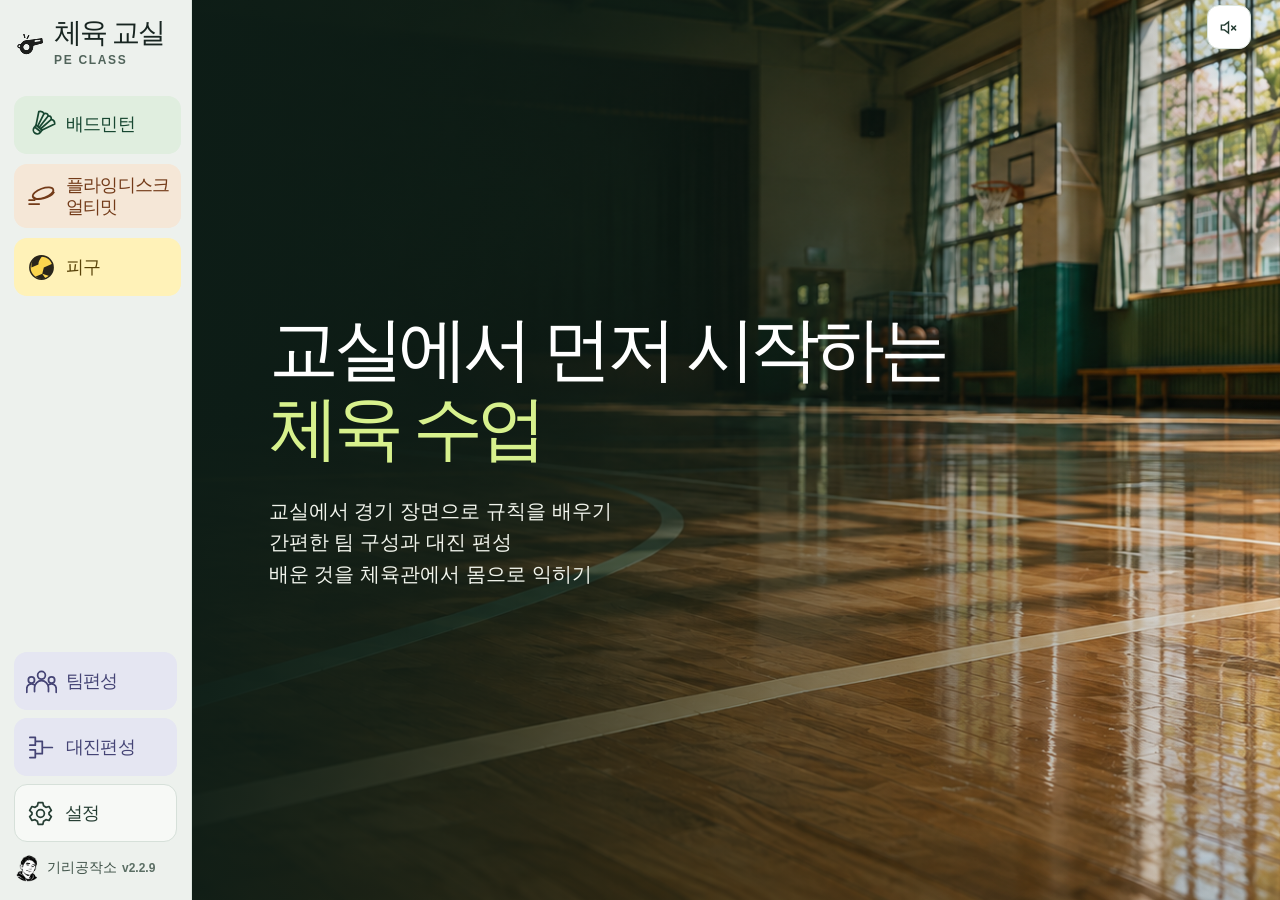
==== commit 762299b8: "Add files via upload for v2.2.9" ====
--- a/index.html
+++ b/index.html
@@ -18,13 +18,13 @@
 <meta property="og:image:alt" content="체육 교실 제목 옆의 호루라기 아이콘">
 <meta name="twitter:card" content="summary_large_image">
 <meta name="twitter:image" content="https://midascbg.github.io/pe-class/pe-whistle-share-v1.4.3.png">
-<link rel="stylesheet" href="./style.css?v=v.2.2.8">
+<link rel="stylesheet" href="./style.css?v=v2.2.9">
 <link rel="stylesheet" href="./sports.css?v=badminton-hover">
 <link rel="stylesheet" href="./dodgeball.css?v=2026-score-terms">
 <link rel="stylesheet" href="./teams-shell.css?v=rail-credit">
 <link rel="stylesheet" href="./landing.css?v=full-hero">
-<link rel="stylesheet" href="./preferences.css?v=choice-buttons">
-<script defer src="./preferences.js?v=rail-side"></script>
+<link rel="stylesheet" href="./preferences.css?v=rail-preview-demo">
+<script defer src="./preferences.js?v=rail-preview-demo"></script>
 <script defer src="./sports.js?v=icon-tabs"></script>
 <script defer src="./app.js?v=skills-actions"></script>
 <script defer src="./landing.js?v=full-hero"></script>
@@ -79,7 +79,7 @@
       <span>설정</span>
     </button>
   </nav>
-  <footer class="sport-credit"><span class="credit"><img src="./giri.png" alt="" width="28" height="28"><span>기리공작소</span><span class="version" id="site-version">v.2.2.8</span></span></footer>
+  <footer class="sport-credit"><span class="credit"><img src="./giri.png" alt="" width="28" height="28"><span>기리공작소</span><span class="version" id="site-version">v2.2.9</span></span></footer>
 </aside>
 <main class="sport-panel landing" id="home-panel" aria-labelledby="landing-title">
   <div class="landing-hero-copy">
@@ -233,6 +233,7 @@
             </div>
             <div class="rail-preview-menu" aria-hidden="true"><i></i><i></i><i></i></div>
             <div class="rail-preview-scene">경기 장면</div>
+            <svg class="rail-preview-pointer" viewBox="0 0 24 28" aria-hidden="true" hidden><path d="M3 2v20l5-5 4 9 4-2-4-9h8Z"/></svg>
           </div>
         </div>
         <p id="rail-preview-note"></p>
--- a/preferences.css
+++ b/preferences.css
@@ -173,6 +173,23 @@
 .rail-options { display: flex; flex-wrap: wrap; gap: 12px; }
 .rail-options > fieldset { flex: 1 1 max-content; }
 .rail-preview-frame { position: relative; display: flex; gap: 8px; overflow: hidden; border-radius: 7px; }
+.rail-preview-pointer {
+  position: absolute;
+  z-index: 3;
+  width: 24px;
+  height: 28px;
+  fill: white;
+  stroke: #132c23;
+  stroke-width: 1.5;
+  stroke-linejoin: round;
+  filter: drop-shadow(0 2px 3px #132c2380);
+  pointer-events: none;
+}
+.rail-preview-pointer[hidden] { display: none; }
+.rail-preview[data-expanded] .rail-preview-pointer {
+  opacity: 0;
+  transition: opacity 180ms 180ms;
+}
 .rail-preview-edge { display: none; position: absolute; inset: 0 auto 0 0; width: 24px; z-index: 2; }
 .rail-preview[data-mode="hidden"] .rail-preview-edge { display: block; }
 .rail-preview .rail-preview-trigger { width: 26px; height: 36px; }
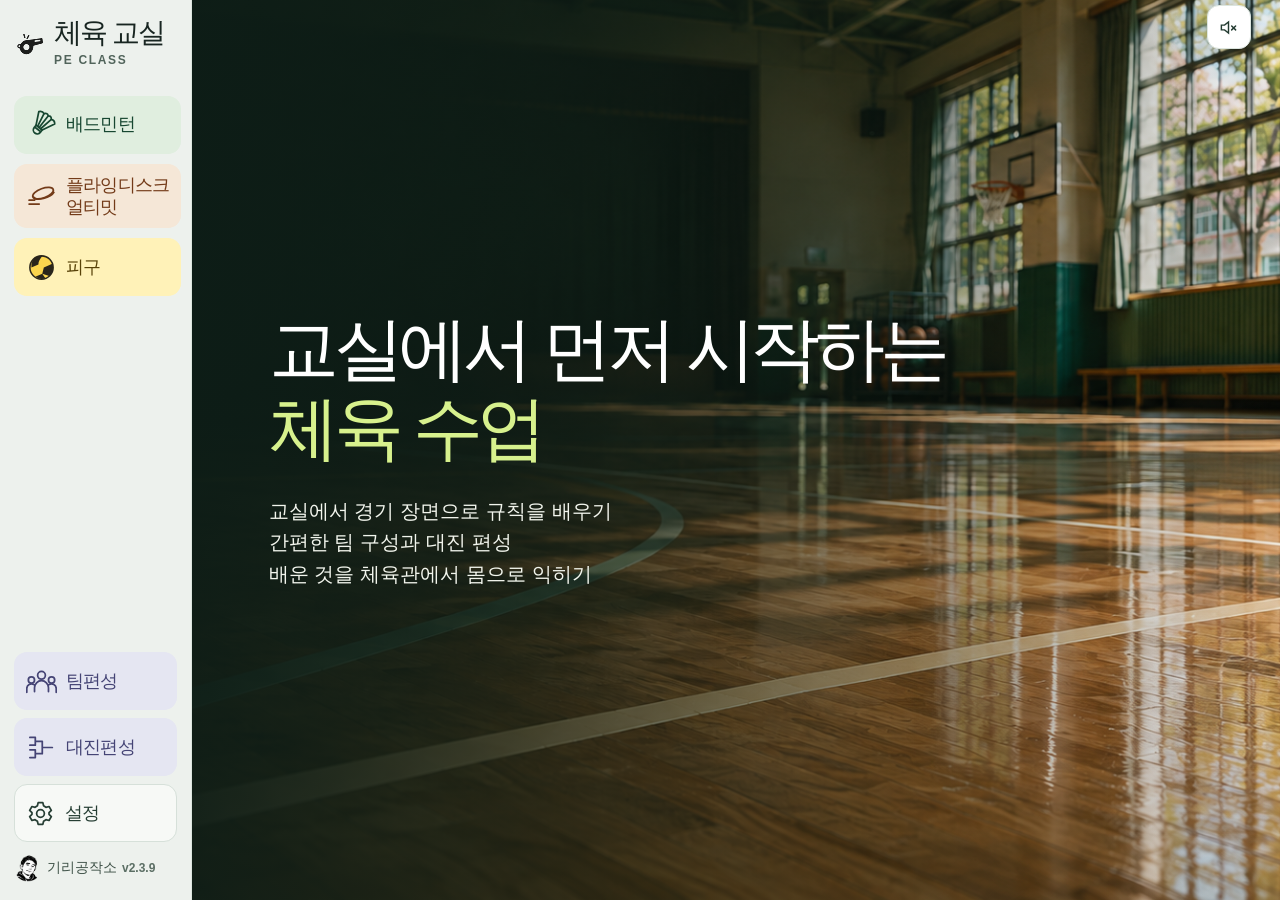
==== commit 1a266b1c: "Add files via upload for v2.3.9" ====
--- a/index.html
+++ b/index.html
@@ -18,7 +18,7 @@
 <meta property="og:image:alt" content="체육 교실 제목 옆의 호루라기 아이콘">
 <meta name="twitter:card" content="summary_large_image">
 <meta name="twitter:image" content="https://midascbg.github.io/pe-class/pe-whistle-share-v1.4.3.png">
-<link rel="stylesheet" href="./style.css?v=v2.2.9">
+<link rel="stylesheet" href="./style.css?v=v2.3.9">
 <link rel="stylesheet" href="./sports.css?v=badminton-hover">
 <link rel="stylesheet" href="./dodgeball.css?v=2026-score-terms">
 <link rel="stylesheet" href="./teams-shell.css?v=rail-credit">
@@ -30,7 +30,7 @@
 <script defer src="./landing.js?v=full-hero"></script>
 <script defer src="./ultimate.js?v=stall-rule-copy"></script>
 <script defer src="./dodgeball.js?v=recorded-effects"></script>
-<script defer src="./teams-shell.js?v=2026-team-form-layout"></script>
+<script defer src="./teams-shell.js?v=v2.3.9"></script>
 </head>
 <body>
 <div class="sports-layout">
@@ -79,7 +79,7 @@
       <span>설정</span>
     </button>
   </nav>
-  <footer class="sport-credit"><span class="credit"><img src="./giri.png" alt="" width="28" height="28"><span>기리공작소</span><span class="version" id="site-version">v2.2.9</span></span></footer>
+  <footer class="sport-credit"><span class="credit"><img src="./giri.png" alt="" width="28" height="28"><span>기리공작소</span><span class="version" id="site-version">v2.3.9</span></span></footer>
 </aside>
 <main class="sport-panel landing" id="home-panel" aria-labelledby="landing-title">
   <div class="landing-hero-copy">
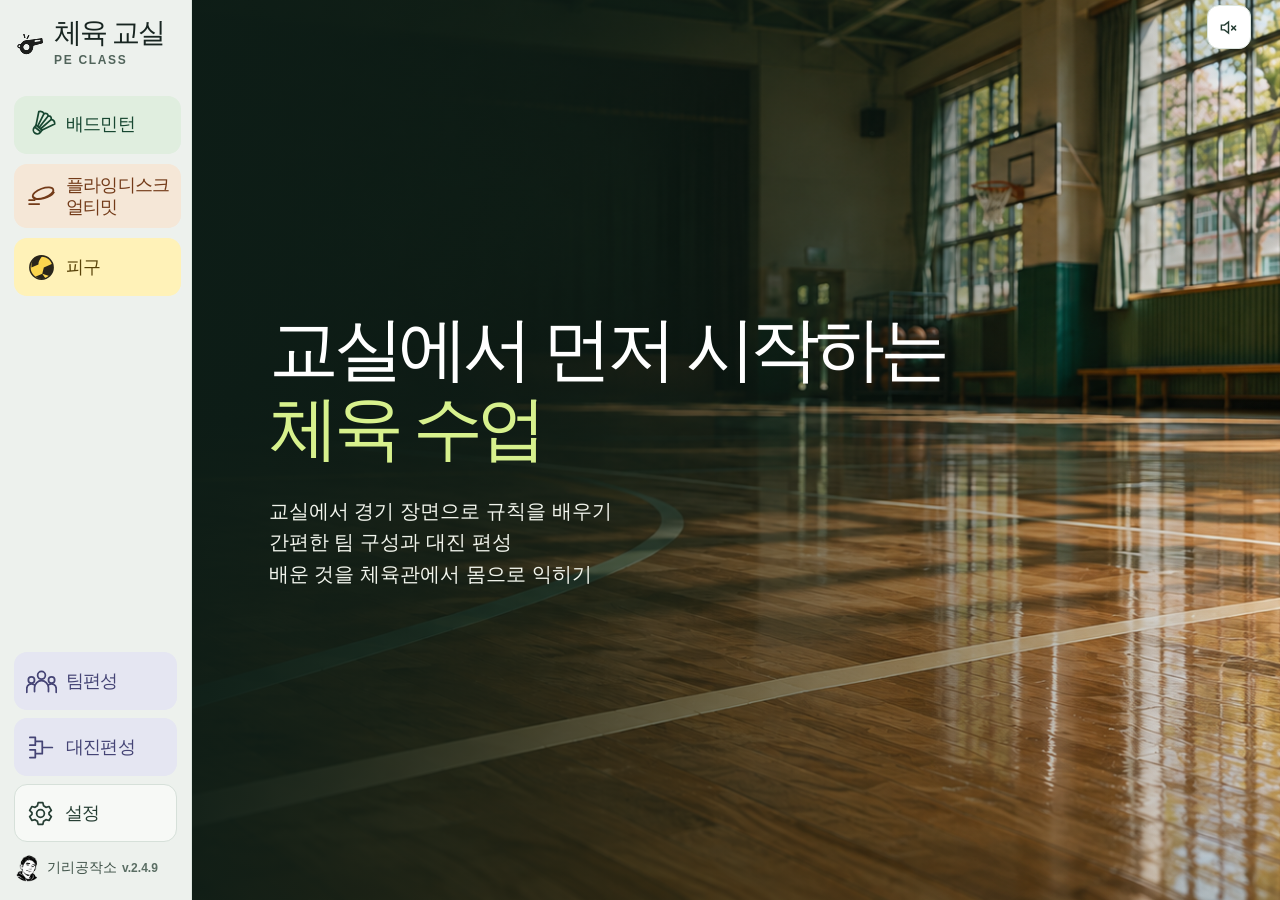
==== commit cca6a515: "Add files via upload for v.2.4.9" ====
--- a/index.html
+++ b/index.html
@@ -18,7 +18,7 @@
 <meta property="og:image:alt" content="체육 교실 제목 옆의 호루라기 아이콘">
 <meta name="twitter:card" content="summary_large_image">
 <meta name="twitter:image" content="https://midascbg.github.io/pe-class/pe-whistle-share-v1.4.3.png">
-<link rel="stylesheet" href="./style.css?v=v2.3.9">
+<link rel="stylesheet" href="./style.css?v=v.2.4.9">
 <link rel="stylesheet" href="./sports.css?v=badminton-hover">
 <link rel="stylesheet" href="./dodgeball.css?v=2026-score-terms">
 <link rel="stylesheet" href="./teams-shell.css?v=rail-credit">
@@ -30,7 +30,7 @@
 <script defer src="./landing.js?v=full-hero"></script>
 <script defer src="./ultimate.js?v=stall-rule-copy"></script>
 <script defer src="./dodgeball.js?v=recorded-effects"></script>
-<script defer src="./teams-shell.js?v=v2.3.9"></script>
+<script defer src="./teams-shell.js?v=fixture-control-layout"></script>
 </head>
 <body>
 <div class="sports-layout">
@@ -79,7 +79,7 @@
       <span>설정</span>
     </button>
   </nav>
-  <footer class="sport-credit"><span class="credit"><img src="./giri.png" alt="" width="28" height="28"><span>기리공작소</span><span class="version" id="site-version">v2.3.9</span></span></footer>
+  <footer class="sport-credit"><span class="credit"><img src="./giri.png" alt="" width="28" height="28"><span>기리공작소</span><span class="version" id="site-version">v.2.4.9</span></span></footer>
 </aside>
 <main class="sport-panel landing" id="home-panel" aria-labelledby="landing-title">
   <div class="landing-hero-copy">
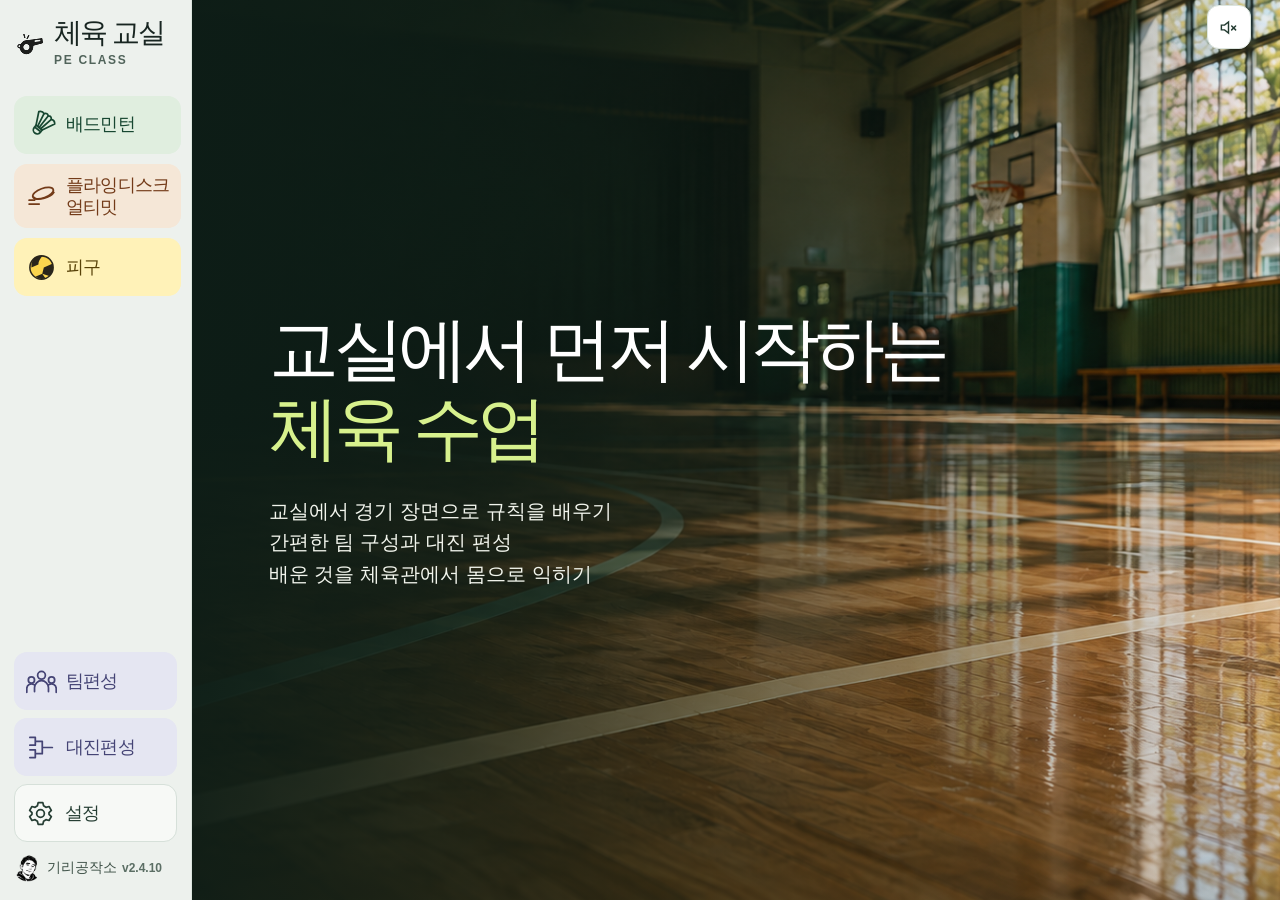
==== commit 1d5d553d: "Add files via upload for v2.4.10" ====
--- a/index.html
+++ b/index.html
@@ -18,7 +18,7 @@
 <meta property="og:image:alt" content="체육 교실 제목 옆의 호루라기 아이콘">
 <meta name="twitter:card" content="summary_large_image">
 <meta name="twitter:image" content="https://midascbg.github.io/pe-class/pe-whistle-share-v1.4.3.png">
-<link rel="stylesheet" href="./style.css?v=v.2.4.9">
+<link rel="stylesheet" href="./style.css?v=v2.4.10">
 <link rel="stylesheet" href="./sports.css?v=badminton-hover">
 <link rel="stylesheet" href="./dodgeball.css?v=2026-score-terms">
 <link rel="stylesheet" href="./teams-shell.css?v=rail-credit">
@@ -30,7 +30,7 @@
 <script defer src="./landing.js?v=full-hero"></script>
 <script defer src="./ultimate.js?v=stall-rule-copy"></script>
 <script defer src="./dodgeball.js?v=recorded-effects"></script>
-<script defer src="./teams-shell.js?v=fixture-control-layout"></script>
+<script defer src="./teams-shell.js?v=fixture-excel-guide"></script>
 </head>
 <body>
 <div class="sports-layout">
@@ -79,7 +79,7 @@
       <span>설정</span>
     </button>
   </nav>
-  <footer class="sport-credit"><span class="credit"><img src="./giri.png" alt="" width="28" height="28"><span>기리공작소</span><span class="version" id="site-version">v.2.4.9</span></span></footer>
+  <footer class="sport-credit"><span class="credit"><img src="./giri.png" alt="" width="28" height="28"><span>기리공작소</span><span class="version" id="site-version">v2.4.10</span></span></footer>
 </aside>
 <main class="sport-panel landing" id="home-panel" aria-labelledby="landing-title">
   <div class="landing-hero-copy">
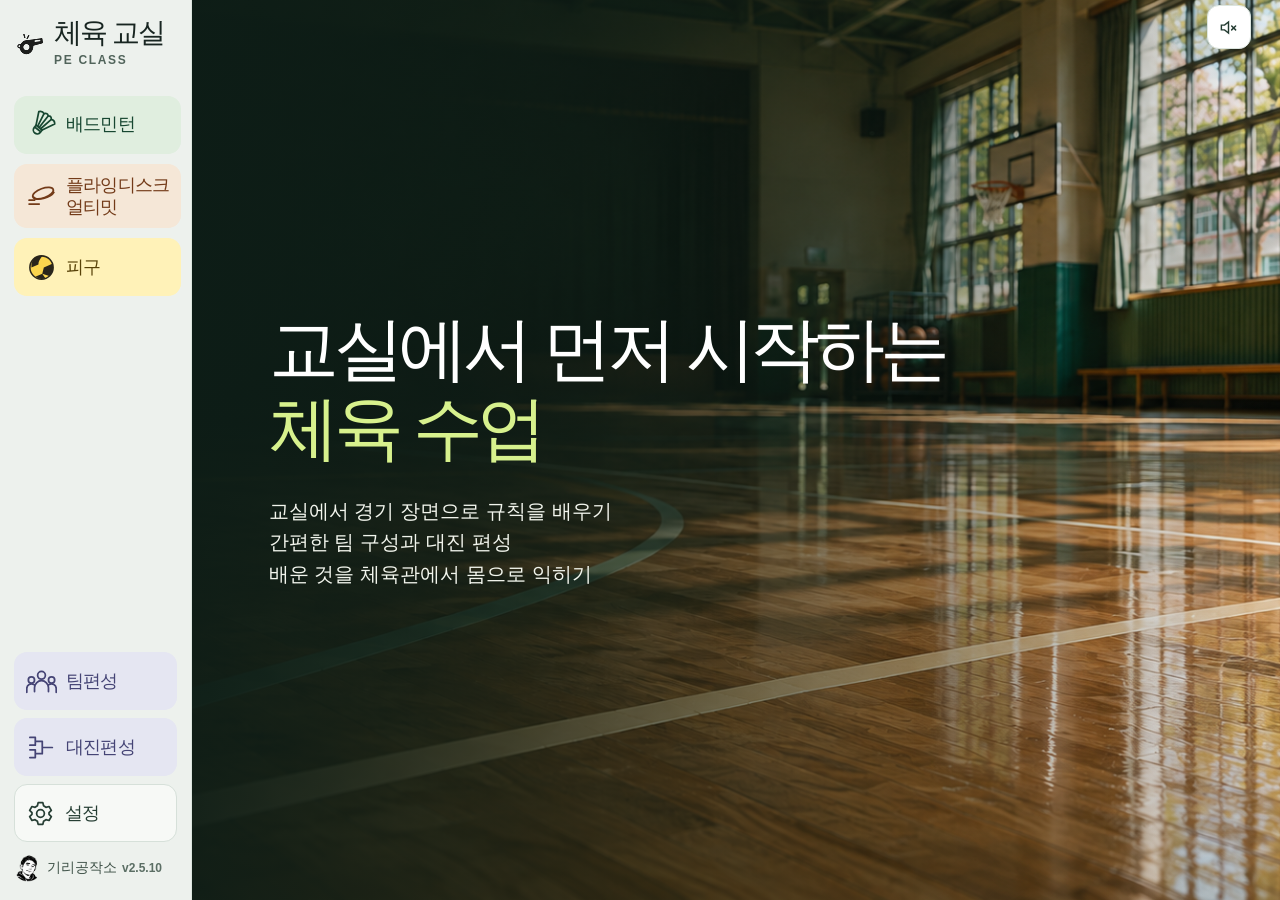
==== commit bf93ee7f: "Add files via upload for v2.5.10" ====
--- a/index.html
+++ b/index.html
@@ -18,7 +18,7 @@
 <meta property="og:image:alt" content="체육 교실 제목 옆의 호루라기 아이콘">
 <meta name="twitter:card" content="summary_large_image">
 <meta name="twitter:image" content="https://midascbg.github.io/pe-class/pe-whistle-share-v1.4.3.png">
-<link rel="stylesheet" href="./style.css?v=v2.4.10">
+<link rel="stylesheet" href="./style.css?v=v2.5.10">
 <link rel="stylesheet" href="./sports.css?v=badminton-hover">
 <link rel="stylesheet" href="./dodgeball.css?v=2026-score-terms">
 <link rel="stylesheet" href="./teams-shell.css?v=rail-credit">
@@ -30,7 +30,7 @@
 <script defer src="./landing.js?v=full-hero"></script>
 <script defer src="./ultimate.js?v=stall-rule-copy"></script>
 <script defer src="./dodgeball.js?v=recorded-effects"></script>
-<script defer src="./teams-shell.js?v=fixture-excel-guide"></script>
+<script defer src="./teams-shell.js?v=member-edit"></script>
 </head>
 <body>
 <div class="sports-layout">
@@ -79,7 +79,7 @@
       <span>설정</span>
     </button>
   </nav>
-  <footer class="sport-credit"><span class="credit"><img src="./giri.png" alt="" width="28" height="28"><span>기리공작소</span><span class="version" id="site-version">v2.4.10</span></span></footer>
+  <footer class="sport-credit"><span class="credit"><img src="./giri.png" alt="" width="28" height="28"><span>기리공작소</span><span class="version" id="site-version">v2.5.10</span></span></footer>
 </aside>
 <main class="sport-panel landing" id="home-panel" aria-labelledby="landing-title">
   <div class="landing-hero-copy">
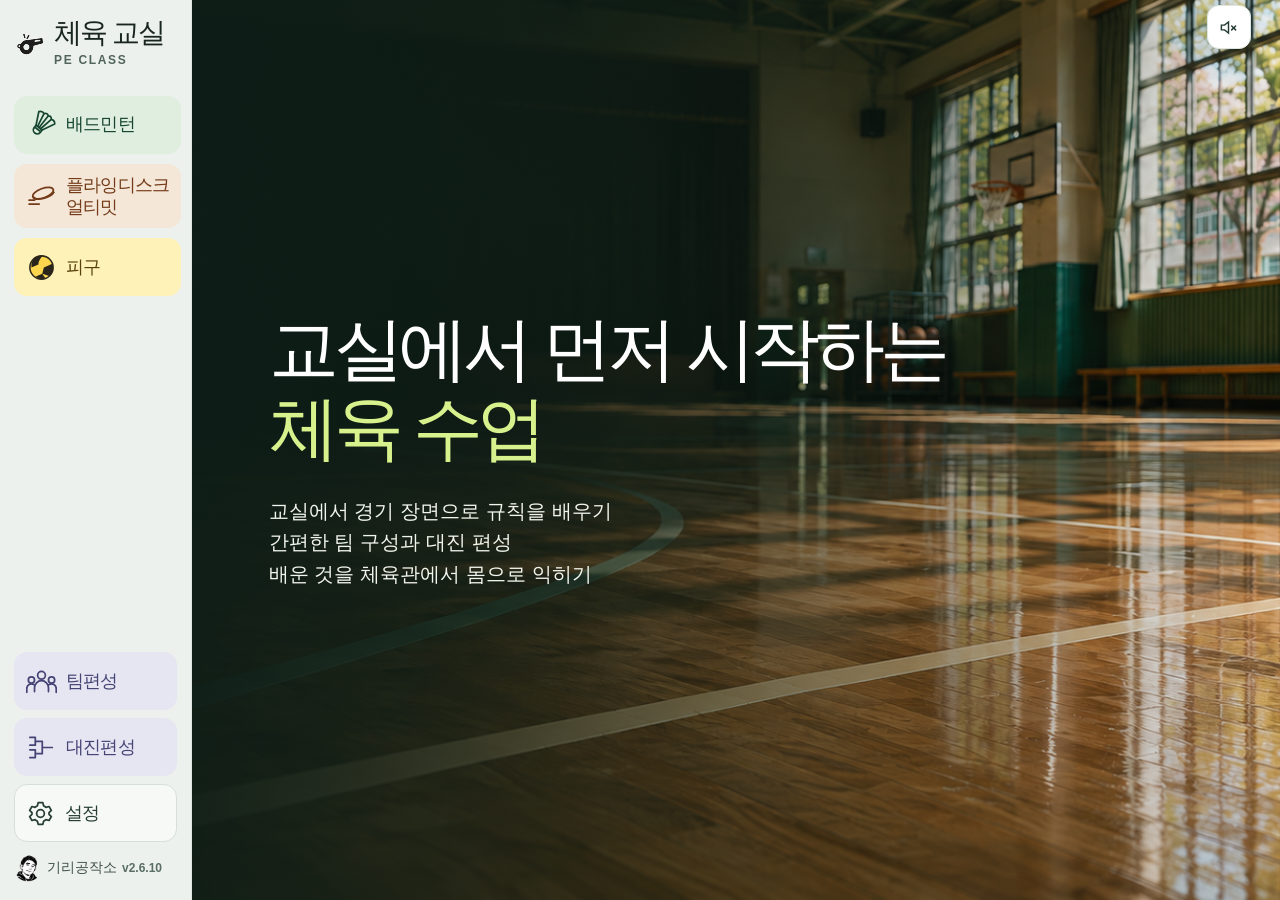
==== commit 5ff3503e: "Add files via upload for v2.6.10" ====
--- a/index.html
+++ b/index.html
@@ -18,7 +18,7 @@
 <meta property="og:image:alt" content="체육 교실 제목 옆의 호루라기 아이콘">
 <meta name="twitter:card" content="summary_large_image">
 <meta name="twitter:image" content="https://midascbg.github.io/pe-class/pe-whistle-share-v1.4.3.png">
-<link rel="stylesheet" href="./style.css?v=v2.5.10">
+<link rel="stylesheet" href="./style.css?v=v2.6.10">
 <link rel="stylesheet" href="./sports.css?v=badminton-hover">
 <link rel="stylesheet" href="./dodgeball.css?v=2026-score-terms">
 <link rel="stylesheet" href="./teams-shell.css?v=rail-credit">
@@ -30,7 +30,7 @@
 <script defer src="./landing.js?v=full-hero"></script>
 <script defer src="./ultimate.js?v=stall-rule-copy"></script>
 <script defer src="./dodgeball.js?v=recorded-effects"></script>
-<script defer src="./teams-shell.js?v=member-edit"></script>
+<script defer src="./teams-shell.js?v=team-card-actions"></script>
 </head>
 <body>
 <div class="sports-layout">
@@ -79,7 +79,7 @@
       <span>설정</span>
     </button>
   </nav>
-  <footer class="sport-credit"><span class="credit"><img src="./giri.png" alt="" width="28" height="28"><span>기리공작소</span><span class="version" id="site-version">v2.5.10</span></span></footer>
+  <footer class="sport-credit"><span class="credit"><img src="./giri.png" alt="" width="28" height="28"><span>기리공작소</span><span class="version" id="site-version">v2.6.10</span></span></footer>
 </aside>
 <main class="sport-panel landing" id="home-panel" aria-labelledby="landing-title">
   <div class="landing-hero-copy">
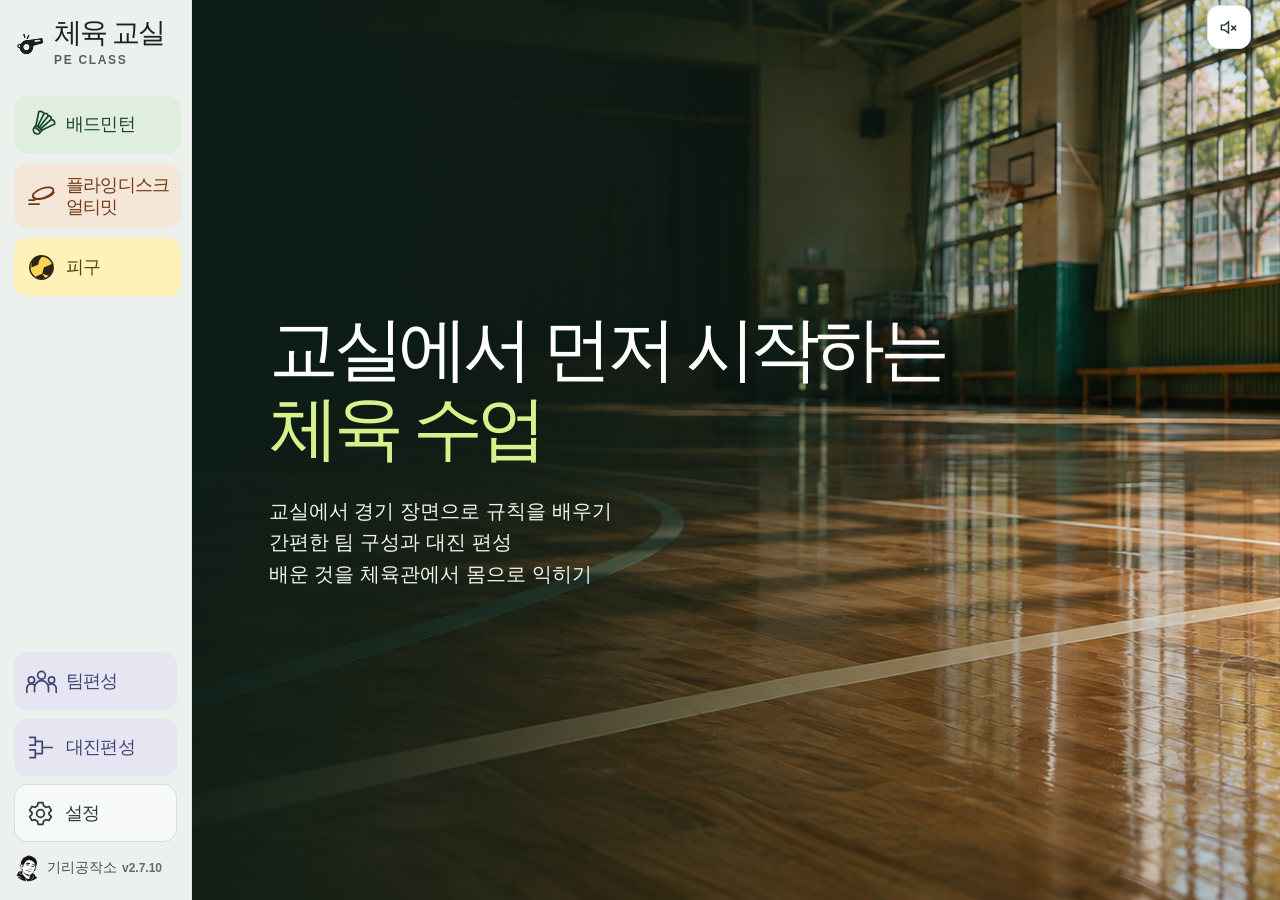
==== commit b38bc11b: "Add files via upload for v2.7.10" ====
--- a/index.html
+++ b/index.html
@@ -18,7 +18,7 @@
 <meta property="og:image:alt" content="체육 교실 제목 옆의 호루라기 아이콘">
 <meta name="twitter:card" content="summary_large_image">
 <meta name="twitter:image" content="https://midascbg.github.io/pe-class/pe-whistle-share-v1.4.3.png">
-<link rel="stylesheet" href="./style.css?v=v2.6.10">
+<link rel="stylesheet" href="./style.css?v=v2.7.10">
 <link rel="stylesheet" href="./sports.css?v=badminton-hover">
 <link rel="stylesheet" href="./dodgeball.css?v=2026-score-terms">
 <link rel="stylesheet" href="./teams-shell.css?v=rail-credit">
@@ -30,7 +30,7 @@
 <script defer src="./landing.js?v=full-hero"></script>
 <script defer src="./ultimate.js?v=stall-rule-copy"></script>
 <script defer src="./dodgeball.js?v=recorded-effects"></script>
-<script defer src="./teams-shell.js?v=team-card-actions"></script>
+<script defer src="./teams-shell.js?v=class-rotation"></script>
 </head>
 <body>
 <div class="sports-layout">
@@ -79,7 +79,7 @@
       <span>설정</span>
     </button>
   </nav>
-  <footer class="sport-credit"><span class="credit"><img src="./giri.png" alt="" width="28" height="28"><span>기리공작소</span><span class="version" id="site-version">v2.6.10</span></span></footer>
+  <footer class="sport-credit"><span class="credit"><img src="./giri.png" alt="" width="28" height="28"><span>기리공작소</span><span class="version" id="site-version">v2.7.10</span></span></footer>
 </aside>
 <main class="sport-panel landing" id="home-panel" aria-labelledby="landing-title">
   <div class="landing-hero-copy">
